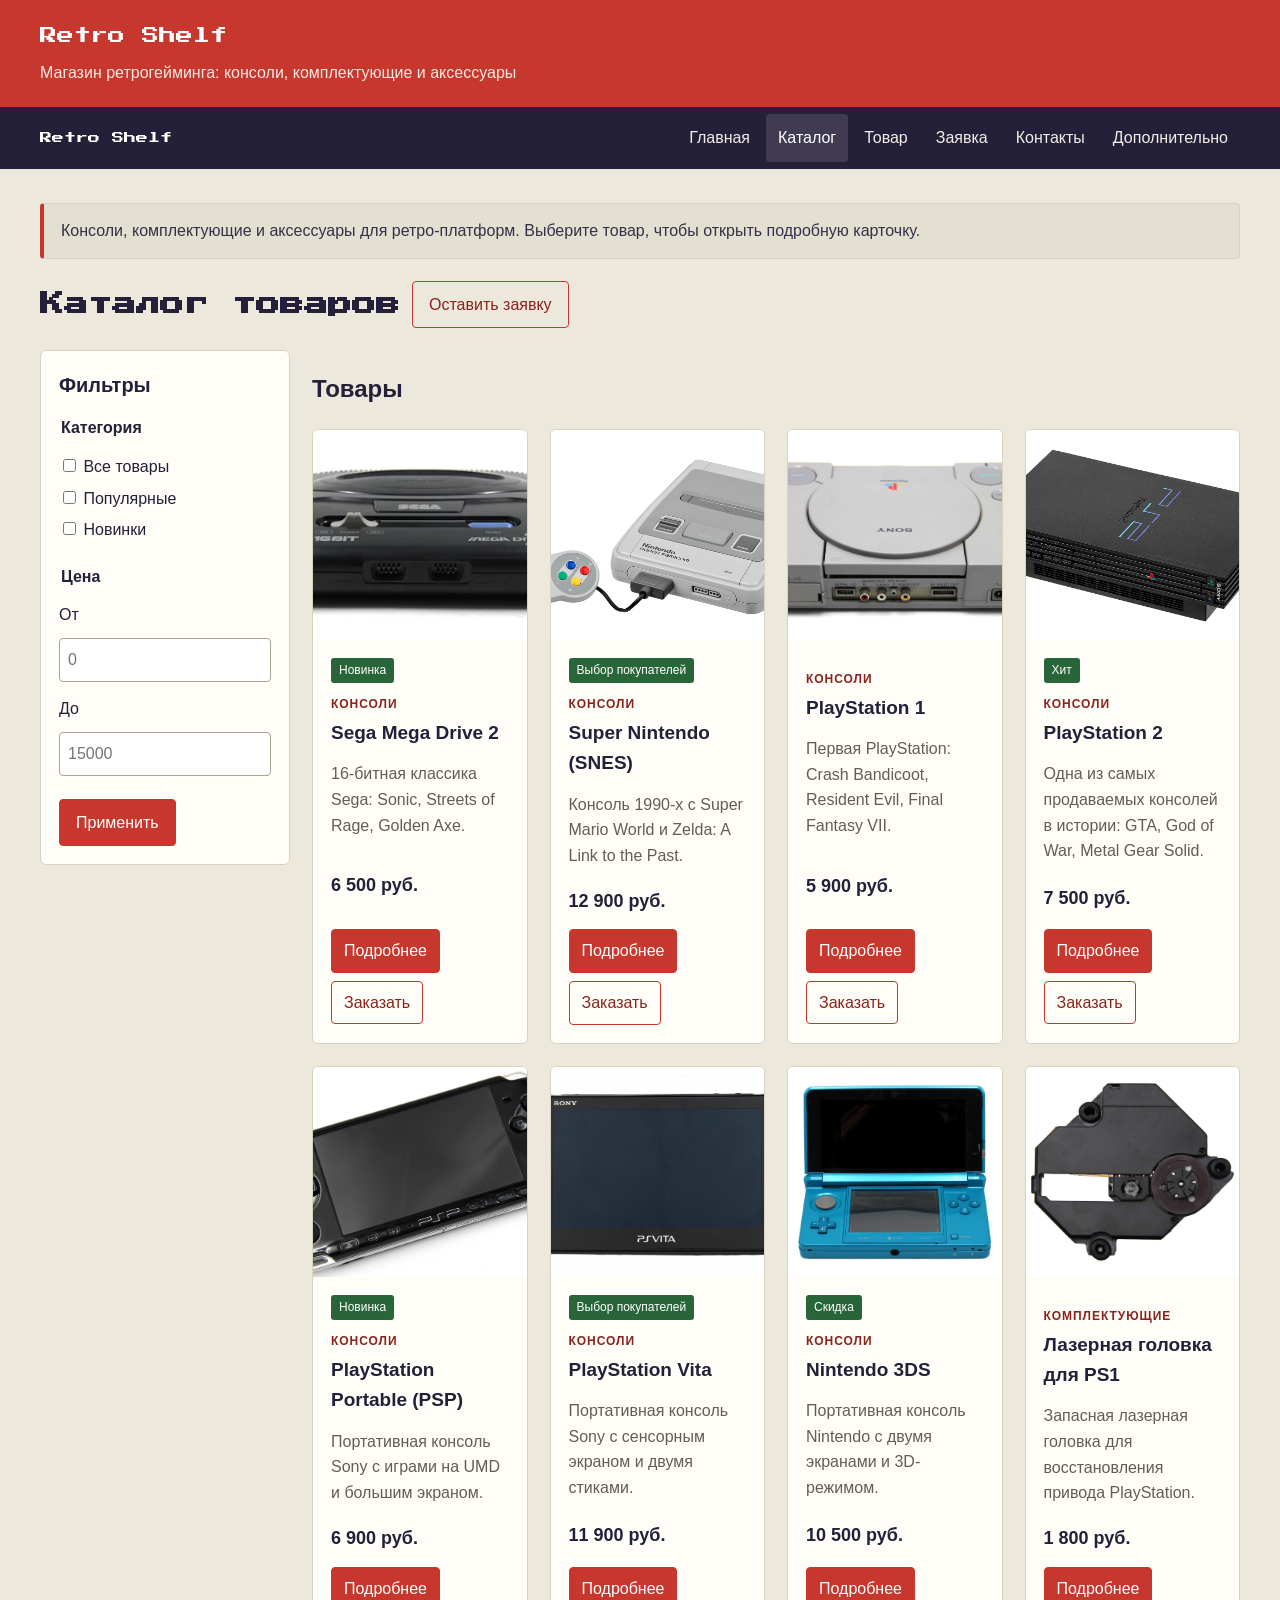
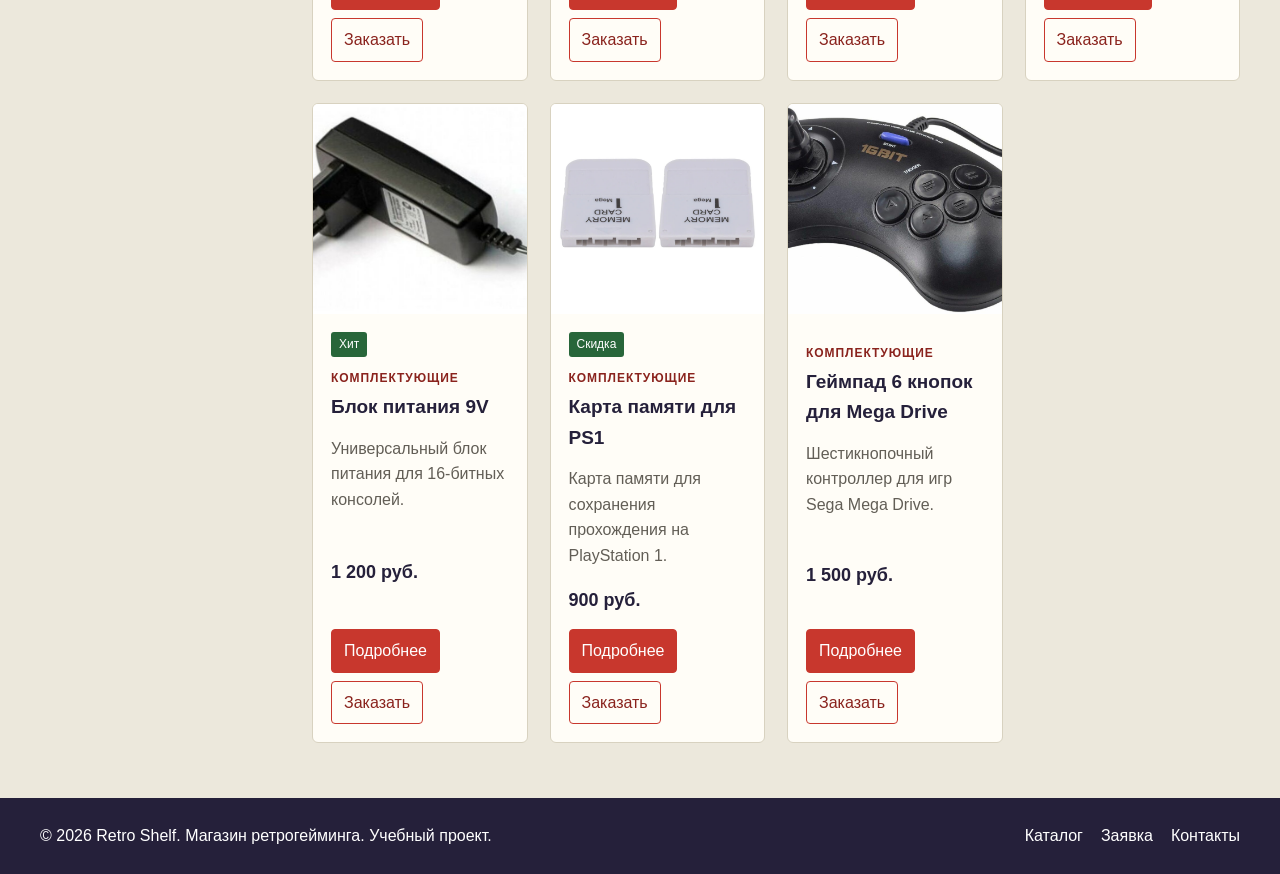
==== catalog.html @ e9cc9f71 "Добавлена основа проекта КР 4" ====
<!DOCTYPE html>
<html lang="ru">
<head>
  <meta charset="UTF-8">
  <meta name="viewport" content="width=device-width, initial-scale=1.0">
  <meta name="description" content="Retro Shelf — магазин ретрогейминга: консоли, комплектующие и аксессуары.">
  <title>Каталог — Retro Shelf</title>
  <link rel="preconnect" href="https://fonts.googleapis.com">
  <link rel="preconnect" href="https://fonts.gstatic.com" crossorigin>
  <link href="https://fonts.googleapis.com/css2?family=Press+Start+2P&display=swap" rel="stylesheet">
  <link rel="stylesheet" href="css/style.css">
  <link rel="stylesheet" href="css/responsive.css">
  <script src="js/main.js" defer></script>
</head>
<body>
  <a class="skip-link" href="#main">Перейти к основному содержимому</a>
  <header class="site-header">
    <div class="site-header__intro wrap">
      <div><a class="site-header__name pixel" href="index.html">Retro Shelf</a><p>Магазин ретрогейминга: консоли, комплектующие и аксессуары</p></div>
      </div>
  </header>
  <nav class="site-nav" aria-label="Основная навигация"><div class="wrap site-nav__inner">
    <a class="site-nav__brand pixel" href="index.html">Retro Shelf</a>
    <button class="site-nav__toggle" type="button" aria-expanded="false" aria-controls="main-menu">Меню</button>
    <ul class="site-nav__list" id="main-menu">        <li><a class="site-nav__link" href="index.html">Главная</a></li>
        <li><a class="site-nav__link site-nav__link--active" href="catalog.html" aria-current="page">Каталог</a></li>
        <li><a class="site-nav__link" href="product.html">Товар</a></li>
        <li><a class="site-nav__link" href="order.html">Заявка</a></li>
        <li><a class="site-nav__link" href="contacts.html">Контакты</a></li>
      <li class="site-nav__more"><a class="site-nav__link" href="catalog.html">Дополнительно</a><ul><li><a href="catalog.html">Все товары</a></li><li><a href="order.html">Оформить заявку</a></li><li><a href="index.html#popular">Популярное</a></li></ul></li>
    </ul>
  </div></nav>
  <main id="main" class="wrap page-main"><p class="notice">Консоли, комплектующие и аксессуары для ретро-платформ. Выберите товар, чтобы открыть подробную карточку.</p><div class="section__heading"><h1 class="pixel">Каталог товаров</h1><a class="button button--outline" href="order.html">Оставить заявку</a></div><div class="catalog-layout">
<aside class="catalog-filters" aria-labelledby="filters-title">
  <h2 id="filters-title">Фильтры</h2>
  <form action="#products" method="get">
    <fieldset><legend>Категория</legend>
      <label><input type="checkbox" name="category" value="all"> Все товары</label>
      <label><input type="checkbox" name="category" value="popular"> Популярные</label>
      <label><input type="checkbox" name="category" value="new"> Новинки</label>
    </fieldset>
    <fieldset><legend>Цена</legend>
      <label for="price-from">От</label><input id="price-from" name="price-from" type="number" min="0" placeholder="0">
      <label for="price-to">До</label><input id="price-to" name="price-to" type="number" min="0" placeholder="15000">
    </fieldset>
    <button class="button" type="submit">Применить</button>
  </form>
</aside>
<section class="catalog-products" id="products" aria-labelledby="products-title">
  <h2 id="products-title">Товары</h2>
  <div class="product-grid product-grid--catalog">
<article class="product-card"><picture>
     <source type="image/webp"
       srcset="images/segamd2-480.webp 480w, images/segamd2-640.webp 640w, images/segamd2-960.webp 960w"
       sizes="(max-width: 639px) 100vw, (max-width: 1023px) 50vw, 25vw">
     <img src="images/segamd2-640.jpg"
       srcset="images/segamd2-480.jpg 480w, images/segamd2-640.jpg 640w, images/segamd2-960.jpg 960w"
       sizes="(max-width: 639px) 100vw, (max-width: 1023px) 50vw, 25vw"
       alt="Sega Mega Drive 2" width="640" height="334" loading="lazy" class="product-card__image">
   </picture><div class="product-card__body"><span class="tag">Новинка</span><p class="product-card__category">Консоли</p><h2>Sega Mega Drive 2</h2><p>16-битная классика Sega: Sonic, Streets of Rage, Golden Axe.</p><strong>6 500 руб.</strong><div class="product-card__actions"><a class="button" href="product.html#mega-drive-2">Подробнее</a><a class="button button--outline" href="order.html?product=mega-drive-2">Заказать</a></div></div></article>
<article class="product-card"><img src="images/supernin.jpg" alt="Super Nintendo (SNES)" width="1600" height="832" loading="lazy" class="product-card__image"><div class="product-card__body"><span class="tag">Выбор покупателей</span><p class="product-card__category">Консоли</p><h2>Super Nintendo (SNES)</h2><p>Консоль 1990-х с Super Mario World и Zelda: A Link to the Past.</p><strong>12 900 руб.</strong><div class="product-card__actions"><a class="button" href="product.html#snes">Подробнее</a><a class="button button--outline" href="order.html?product=snes">Заказать</a></div></div></article>
<article class="product-card"><img src="images/ps1.jpeg" alt="PlayStation 1" width="2000" height="1125" loading="lazy" class="product-card__image"><div class="product-card__body"><p class="product-card__category">Консоли</p><h2>PlayStation 1</h2><p>Первая PlayStation: Crash Bandicoot, Resident Evil, Final Fantasy VII.</p><strong>5 900 руб.</strong><div class="product-card__actions"><a class="button" href="product.html#ps1">Подробнее</a><a class="button button--outline" href="order.html?product=ps1">Заказать</a></div></div></article>
<article class="product-card"><img src="images/ps2.jpg" alt="PlayStation 2" width="1280" height="771" loading="lazy" class="product-card__image"><div class="product-card__body"><span class="tag">Хит</span><p class="product-card__category">Консоли</p><h2>PlayStation 2</h2><p>Одна из самых продаваемых консолей в истории: GTA, God of War, Metal Gear Solid.</p><strong>7 500 руб.</strong><div class="product-card__actions"><a class="button" href="product.html#ps2">Подробнее</a><a class="button button--outline" href="order.html?product=ps2">Заказать</a></div></div></article>
<article class="product-card"><img src="images/psp.jpeg" alt="PlayStation Portable (PSP)" width="2000" height="1118" loading="lazy" class="product-card__image"><div class="product-card__body"><span class="tag">Новинка</span><p class="product-card__category">Консоли</p><h2>PlayStation Portable (PSP)</h2><p>Портативная консоль Sony с играми на UMD и большим экраном.</p><strong>6 900 руб.</strong><div class="product-card__actions"><a class="button" href="product.html#psp">Подробнее</a><a class="button button--outline" href="order.html?product=psp">Заказать</a></div></div></article>
<article class="product-card"><img src="images/psvita.jpeg" alt="PlayStation Vita" width="2000" height="1125" loading="lazy" class="product-card__image"><div class="product-card__body"><span class="tag">Выбор покупателей</span><p class="product-card__category">Консоли</p><h2>PlayStation Vita</h2><p>Портативная консоль Sony с сенсорным экраном и двумя стиками.</p><strong>11 900 руб.</strong><div class="product-card__actions"><a class="button" href="product.html#ps-vita">Подробнее</a><a class="button button--outline" href="order.html?product=ps-vita">Заказать</a></div></div></article>
<article class="product-card"><img src="images/3ds.jpeg" alt="Nintendo 3DS" width="2000" height="1125" loading="lazy" class="product-card__image"><div class="product-card__body"><span class="tag">Скидка</span><p class="product-card__category">Консоли</p><h2>Nintendo 3DS</h2><p>Портативная консоль Nintendo с двумя экранами и 3D-режимом.</p><strong>10 500 руб.</strong><div class="product-card__actions"><a class="button" href="product.html#nintendo-3ds">Подробнее</a><a class="button button--outline" href="order.html?product=nintendo-3ds">Заказать</a></div></div></article>
<article class="product-card"><img src="images/laser.jpeg" alt="Лазерная головка для PS1" width="2000" height="1125" loading="lazy" class="product-card__image"><div class="product-card__body"><p class="product-card__category">Комплектующие</p><h2>Лазерная головка для PS1</h2><p>Запасная лазерная головка для восстановления привода PlayStation.</p><strong>1 800 руб.</strong><div class="product-card__actions"><a class="button" href="product.html#ps1-laser">Подробнее</a><a class="button button--outline" href="order.html?product=ps1-laser">Заказать</a></div></div></article>
<article class="product-card"><img src="images/9v.jpeg" alt="Блок питания 9V" width="820" height="484" loading="lazy" class="product-card__image"><div class="product-card__body"><span class="tag">Хит</span><p class="product-card__category">Комплектующие</p><h2>Блок питания 9V</h2><p>Универсальный блок питания для 16-битных консолей.</p><strong>1 200 руб.</strong><div class="product-card__actions"><a class="button" href="product.html#psu-9v">Подробнее</a><a class="button button--outline" href="order.html?product=psu-9v">Заказать</a></div></div></article>
<article class="product-card"><img src="images/storage.jpeg" alt="Карта памяти для PS1" width="1601" height="1601" loading="lazy" class="product-card__image"><div class="product-card__body"><span class="tag">Скидка</span><p class="product-card__category">Комплектующие</p><h2>Карта памяти для PS1</h2><p>Карта памяти для сохранения прохождения на PlayStation 1.</p><strong>900 руб.</strong><div class="product-card__actions"><a class="button" href="product.html#ps1-memory-card">Подробнее</a><a class="button button--outline" href="order.html?product=ps1-memory-card">Заказать</a></div></div></article>
<article class="product-card"><img src="images/gamepad.jpeg" alt="Геймпад 6 кнопок для Mega Drive" width="1280" height="741" loading="lazy" class="product-card__image"><div class="product-card__body"><p class="product-card__category">Комплектующие</p><h2>Геймпад 6 кнопок для Mega Drive</h2><p>Шестикнопочный контроллер для игр Sega Mega Drive.</p><strong>1 500 руб.</strong><div class="product-card__actions"><a class="button" href="product.html#md-pad">Подробнее</a><a class="button button--outline" href="order.html?product=md-pad">Заказать</a></div></div></article>
</div></section></div></main>
  <footer class="site-footer"><div class="wrap site-footer__inner">
    <p>© 2026 Retro Shelf. Магазин ретрогейминга. Учебный проект.</p>
    <div><a href="catalog.html">Каталог</a><a href="order.html">Заявка</a><a href="contacts.html">Контакты</a></div>
  </div></footer>
</body>
</html>
---- css/style.css ----
/* Основные цвета сайта */
:root {
  --red: #c8372d;
  --red-dark: #8a231d;
  --ink: #25203a;
  --paper: #ece8dc;
  --white: #fffdf7;
  --muted: #625e56;
  --border: #d8d2c0;
  --wrap: 1120px;
}

/* Общие стили */
* {
  box-sizing: border-box;
}

html {
  scroll-behavior: smooth;
}

body {
  margin: 0;
  color: var(--ink);
  background: var(--paper);
  font: 16px/1.6 Arial, sans-serif;
}

a {
  color: var(--red-dark);
}

a:hover {
  color: var(--red);
}

img {
  display: block;
  max-width: 100%;
}

.wrap {
  width: min(var(--wrap), calc(100% - 28px));
  margin-inline: auto;
}

.pixel {
  font-family: "Press Start 2P", "Courier New", monospace;
  line-height: 1.7;
}

/* Шапка и меню */
.site-header {
  padding: 22px 0;
  color: var(--white);
  background: var(--red);
}

.site-header__intro {
  display: flex;
  align-items: center;
  justify-content: space-between;
  gap: 24px;
}

.site-header__name {
  color: white;
  font-size: 17px;
  text-decoration: none;
}

.site-header p {
  margin: 8px 0 0;
  opacity: .9;
}

.site-nav {
  color: white;
  background: var(--ink);
}

.site-nav__inner {
  display: flex;
  align-items: center;
  flex-wrap: wrap;
  min-height: 62px;
  gap: 12px;
  padding-block: 10px;
}

.site-nav__brand {
  color: white;
  font-size: 12px;
  text-decoration: none;
}

.site-nav__toggle {
  display: block;
  padding: 7px 11px;
  margin-left: auto;
  color: white;
  background: transparent;
  border: 1px solid #ffffff80;
  border-radius: 4px;
  font: inherit;
  cursor: pointer;
}

.site-nav__list {
  display: none;
  flex-basis: 100%;
  flex-direction: column;
  gap: 4px;
  padding: 0;
  margin: 0;
  list-style: none;
}

.site-nav__list.is-open {
  display: flex;
}

.site-nav__link {
  display: block;
  padding: 11px 12px;
  color: #f2eee4;
  text-decoration: none;
  border-radius: 4px;
}

.site-nav__link:hover,
.site-nav__link--active {
  color: white;
  background: #403a53;
}

.site-nav__more ul {
  display: none;
  position: absolute;
  z-index: 4;
  top: 100%;
  right: 0;
  min-width: 180px;
  padding: 7px;
  margin: 0;
  list-style: none;
  background: white;
  border: 1px solid var(--border);
  border-radius: 5px;
  box-shadow: 0 8px 24px #17132324;
}

.site-nav__more:focus-within ul {
  display: block;
}

.site-nav__more ul a {
  display: block;
  padding: 7px 9px;
  text-decoration: none;
}

/* Главная страница */
.hero {
  display: grid;
  gap: 24px;
  align-items: center;
  padding-block: 42px;
}

.hero h1 {
  max-width: 670px;
  margin: 8px 0 18px;
  font-size: clamp(22px, 7vw, 32px);
}

.hero p:not(.eyebrow) {
  max-width: 600px;
  color: var(--muted);
  font-size: 18px;
}

.eyebrow,
.product-card__category {
  color: var(--red-dark);
  font-size: 12px;
  font-weight: 700;
  letter-spacing: .08em;
  text-transform: uppercase;
}

.button {
  display: inline-block;
  padding: 10px 16px;
  color: white;
  background: var(--red);
  border: 1px solid var(--red);
  border-radius: 4px;
  font: inherit;
  text-align: center;
  text-decoration: none;
  cursor: pointer;
}

.button:hover {
  color: white;
  background: var(--red-dark);
  border-color: var(--red-dark);
}

.button--outline {
  color: var(--red-dark);
  background: transparent;
}

.button--outline:hover {
  color: white;
  background: var(--red);
}

.section {
  padding-block: 24px 38px;
}

.section__title,
.page-main h1 {
  margin: 0 0 22px;
  font-size: 24px;
}

.section__heading {
  display: flex;
  align-items: flex-start;
  flex-direction: column;
  gap: 12px;
  margin-bottom: 22px;
}

.section__heading .section__title,
.section__heading h1 {
  margin: 0;
}

.text-link {
  font-weight: 700;
  text-decoration: none;
}

/* Карусель */
.carousel {
  position: relative;
  overflow: hidden;
  background: white;
  border: 1px solid var(--border);
  border-radius: 8px;
  box-shadow: 0 8px 25px #25203a20;
}

.carousel__slides {
  position: relative;
}

.carousel__slide {
  display: none;
  color: var(--ink);
  background: white;
}

.carousel__slide.is-active {
  display: grid;
  grid-template-columns: 1fr;
  animation: appear .35s ease;
}

.carousel__slide > img {
  width: 100%;
  height: 230px;
  object-fit: contain;
  background: white;
}

.carousel__caption {
  display: flex;
  align-items: flex-start;
  justify-content: center;
  flex-direction: column;
  padding: 20px 28px;
  background: white;
}

.carousel__caption h2 {
  margin: 10px 0 4px;
  font-size: clamp(20px, 5vw, 30px);
}

.carousel__caption p {
  color: var(--muted);
}

.carousel__arrow {
  position: absolute;
  z-index: 2;
  top: 25%;
  width: 40px;
  height: 40px;
  color: white;
  background: var(--red);
  border: 1px solid var(--red-dark);
  border-radius: 50%;
  font-size: 28px;
  line-height: 1;
  cursor: pointer;
}

.carousel__arrow--prev {
  left: 12px;
}

.carousel__arrow--next {
  right: 12px;
}

.carousel__dots {
  display: flex;
  justify-content: center;
  gap: 9px;
  padding: 0 0 15px;
  background: white;
}

.carousel__dot {
  width: 9px;
  height: 9px;
  padding: 0;
  background: #8b867c;
  border: 0;
  border-radius: 50%;
  cursor: pointer;
}

.carousel__dot.is-active {
  width: 24px;
  background: var(--red);
  border-radius: 9px;
}

@keyframes appear {
  from { opacity: .5; }
  to { opacity: 1; }
}

/* Карточки */
.feature-grid,
.product-grid {
  display: grid;
  grid-template-columns: 1fr;
  gap: 18px;
}

.feature {
  min-width: 0;
  padding: 22px;
  background: var(--white);
  border: 1px solid var(--border);
  border-radius: 6px;
}

.feature h2,
.feature h3 {
  margin: 7px 0;
  font-size: 19px;
}

.feature p {
  margin-bottom: 0;
  color: var(--muted);
}

.feature__number {
  color: var(--red-dark);
  font: 12px "Press Start 2P", monospace;
}

.product-card {
  display: flex;
  min-width: 0;
  overflow: hidden;
  flex-direction: column;
  background: var(--white);
  border: 1px solid var(--border);
  border-radius: 6px;
  transition: transform .2s ease, box-shadow .2s ease;
}

.product-card:hover {
  transform: translateY(-3px);
  box-shadow: 0 8px 20px #25203a18;
}

.product-card > img,
.product-card > picture > img {
  width: 100%;
  height: 210px;
  object-fit: cover;
  background: #ded9ca;
}

.product-card__body {
  display: flex;
  align-items: flex-start;
  flex: 1;
  flex-direction: column;
  padding: 18px;
}

.product-card__body h2,
.product-card__body h3 {
  overflow-wrap: anywhere;
  margin: 4px 0 8px;
  font-size: 19px;
}

.product-card__body > p:not(.product-card__category) {
  overflow-wrap: anywhere;
  margin: 5px 0 14px;
  color: var(--muted);
}

.product-card__body strong {
  margin-top: auto;
  padding: 4px 0 14px;
  font-size: 18px;
}

.product-card__category {
  margin: 12px 0 0;
}

.tag {
  display: inline-block;
  padding: 3px 8px;
  color: white;
  background: #28663a;
  border-radius: 3px;
  font-size: 12px;
}

.product-card__actions {
  display: flex;
  flex-wrap: wrap;
  gap: 8px;
  margin-top: auto;
}

.product-card__actions .button {
  padding: 8px 12px;
}

/* Каталог */
.page-main {
  padding-block: 34px 55px;
}

.notice {
  padding: 14px 17px;
  margin: 0 0 22px;
  color: #343048;
  background: #e3dfd1;
  border: 1px solid var(--border);
  border-left: 4px solid var(--red);
  border-radius: 4px;
}

.catalog-layout {
  display: grid;
  gap: 22px;
}

.catalog-filters {
  order: -1;
  padding: 18px;
  background: var(--white);
  border: 1px solid var(--border);
  border-radius: 6px;
}

.catalog-filters h2 {
  margin: 0 0 14px;
  font-size: 20px;
}

.catalog-filters fieldset {
  padding: 0;
  margin: 0 0 15px;
  border: 0;
}

.catalog-filters legend {
  margin-bottom: 7px;
  font-weight: 700;
}

.catalog-filters label {
  display: block;
  margin: 6px 0;
}

.catalog-filters input[type="number"] {
  width: 100%;
  min-height: 44px;
  padding: 8px;
  margin: 4px 0 8px;
  border: 1px solid #aaa497;
  border-radius: 4px;
  font: inherit;
}

/* Карточка товара и таблица */
.breadcrumbs {
  margin-bottom: 20px;
  color: var(--muted);
  font-size: 14px;
}

.breadcrumbs a {
  text-decoration: none;
}

.product-view {
  display: none;
  padding: 15px 0 40px;
}

.product-view:target {
  display: block;
}

.page-main:not(:has(.product-view:target)) .product-view:first-of-type {
  display: block;
}

.product-details {
  display: grid;
  grid-template-columns: 1fr;
  gap: 20px;
  align-items: center;
}

.product-details > img {
  width: 100%;
  max-height: 340px;
  object-fit: contain;
  background: white;
  border: 1px solid var(--border);
  border-radius: 6px;
}

.product-details__info h2 {
  margin: 10px 0;
  font-size: 30px;
}

.product-details__info > p:not(.product-card__category) {
  color: var(--muted);
  font-size: 18px;
}

.product-details__price {
  display: block;
  margin: 18px 0;
  font-size: 28px;
}

.product-view > h2 {
  margin: 32px 0 12px;
}

.table-wrapper {
  width: 100%;
  overflow-x: auto;
  -webkit-overflow-scrolling: touch;
}

.product-table {
  width: 100%;
  min-width: 520px;
  border-collapse: collapse;
  background: var(--white);
}

.product-table caption {
  padding: 10px;
  font-weight: 700;
  text-align: left;
}

.product-table th,
.product-table td {
  padding: 11px 14px;
  border: 1px solid var(--border);
  text-align: left;
}

.product-table th {
  width: 35%;
  background: #e5e0d2;
}

/* Форма заявки */
.form-card {
  max-width: 820px;
  padding: 18px;
  margin: 0 auto;
  background: var(--white);
  border: 1px solid var(--border);
  border-radius: 7px;
  box-shadow: 0 5px 20px #25203a12;
}

.form-card h1 {
  padding: 14px 18px;
  margin: -18px -18px 18px;
  color: white;
  background: var(--red);
  font-size: 16px;
}

.form-note {
  margin: 0 0 18px;
  color: var(--muted);
}

.form-grid {
  display: grid;
  grid-template-columns: 1fr;
  gap: 16px;
}

.order-form label {
  display: flex;
  flex-direction: column;
  gap: 6px;
  font-weight: 700;
}

.order-form input:not([type="checkbox"]),
.order-form select,
.order-form textarea {
  width: 100%;
  min-height: 44px;
  padding: 10px 11px;
  color: var(--ink);
  background: white;
  border: 1px solid #817b70;
  border-radius: 4px;
  font: inherit;
}

.order-form textarea {
  min-height: 120px;
  resize: vertical;
}

.order-form input:focus,
.order-form select:focus,
.order-form textarea:focus {
  border-color: var(--red-dark);
}

.form-check {
  display: flex !important;
  align-items: center;
  flex-direction: row !important;
  font-weight: 400 !important;
}

.form-check input {
  width: 18px;
  height: 18px;
  accent-color: var(--red);
}

.form-actions {
  display: flex;
  flex-wrap: wrap;
  gap: 10px;
}

.form-success {
  padding: 12px;
  color: #245d30;
  background: #e5f4e8;
  border-radius: 4px;
}

/* Контакты и подвал */
.contact-grid {
  margin-top: 25px;
}

.contact-list {
  padding-left: 20px;
}

.contact-list li {
  margin: 9px 0;
}

.site-footer {
  padding: 25px 0;
  color: white;
  background: var(--ink);
}

.site-footer__inner {
  display: flex;
  flex-direction: column;
  gap: 16px;
}

.site-footer p {
  margin: 0;
}

.site-footer__inner div {
  display: flex;
  flex-wrap: wrap;
  gap: 18px;
}

.site-footer a {
  color: white;
  text-decoration: none;
}

.site-footer a:hover {
  text-decoration: underline;
}

/* Переход к основному содержимому и видимый фокус */
.skip-link {
  position: absolute;
  top: -100px;
  left: 16px;
  z-index: 1000;
  padding: 8px 12px;
  color: white;
  background: #111;
  border-radius: 4px;
  text-decoration: none;
}

.skip-link:focus {
  top: 16px;
}

:focus-visible {
  outline: 3px solid #005fcc;
  outline-offset: 3px;
}

@media (prefers-reduced-motion: reduce) {
  *,
  *::before,
  *::after {
    scroll-behavior: auto;
    animation-duration: .01ms;
    transition-duration: .01ms;
  }
}

.carousel__controls {
  position: relative;
  padding-bottom: 14px;
  background: white;
}

.carousel__pause {
  display: block;
  padding: 4px 9px;
  margin: 0 auto 10px;
  color: var(--red-dark);
  background: white;
  border: 1px solid var(--red-dark);
  border-radius: 4px;
  font: inherit;
  font-size: 14px;
  cursor: pointer;
}

.carousel__dots {
  padding-bottom: 0;
}
---- css/responsive.css ----
*,
*::before,
*::after {
  box-sizing: border-box;
}

html {
  scroll-behavior: smooth;
}

img,
video {
  max-width: 100%;
  height: auto;
}

body {
  overflow-x: hidden;
}

.wrap {
  width: min(100% - 32px, 1200px);
  margin-inline: auto;
}

.section {
  padding-block: clamp(24px, 5vw, 64px);
}

@media (min-width: 640px) {
  .product-grid,
  .feature-grid {
    grid-template-columns: repeat(2, minmax(0, 1fr));
    gap: 20px;
  }

  .section__heading {
    align-items: center;
    flex-direction: row;
  }
}

@media (min-width: 768px) {
  .site-nav__inner {
    flex-wrap: nowrap;
    padding-block: 0;
  }

  .site-nav__toggle {
    display: none;
  }

  .site-nav__list {
    display: flex;
    flex-basis: auto;
    align-items: center;
    flex-direction: row;
    flex-wrap: wrap;
    gap: 4px;
    margin-left: auto;
  }

  .site-nav__more {
    position: relative;
  }

  .site-nav__more:hover ul,
  .site-nav__more:focus-within ul {
    display: block;
  }

  .hero {
    padding-block: 52px;
  }

  .carousel__slide.is-active {
    grid-template-columns: minmax(0, 1fr) minmax(0, 1fr);
  }

  .carousel__slide > img {
    height: 330px;
  }

  .carousel__caption {
    padding: 28px clamp(22px, 5vw, 60px);
  }

  .carousel__arrow {
    top: 44%;
  }

  .product-details {
    grid-template-columns: minmax(0, 1fr) minmax(0, 1fr);
    gap: 32px;
  }

  .product-details > img {
    max-height: 420px;
  }

  .form-card {
    padding: 24px;
  }

  .form-card h1 {
    margin: -24px -24px 20px;
  }

  .form-grid {
    grid-template-columns: repeat(2, minmax(0, 1fr));
  }

  .form-grid__wide {
    grid-column: 1 / -1;
  }

  .contact-grid {
    grid-template-columns: repeat(2, minmax(0, 1fr));
  }

  .site-footer__inner {
    align-items: center;
    justify-content: space-between;
    flex-direction: row;
  }
}

@media (min-width: 1024px) {
  .product-grid {
    grid-template-columns: repeat(3, minmax(0, 1fr));
    gap: 22px;
  }

  .catalog-layout {
    grid-template-columns: 250px minmax(0, 1fr);
    align-items: start;
  }

  .catalog-filters {
    position: sticky;
    top: 20px;
    order: 0;
  }
}

@media (min-width: 1280px) {
  .product-grid--catalog {
    grid-template-columns: repeat(4, minmax(0, 1fr));
  }
}
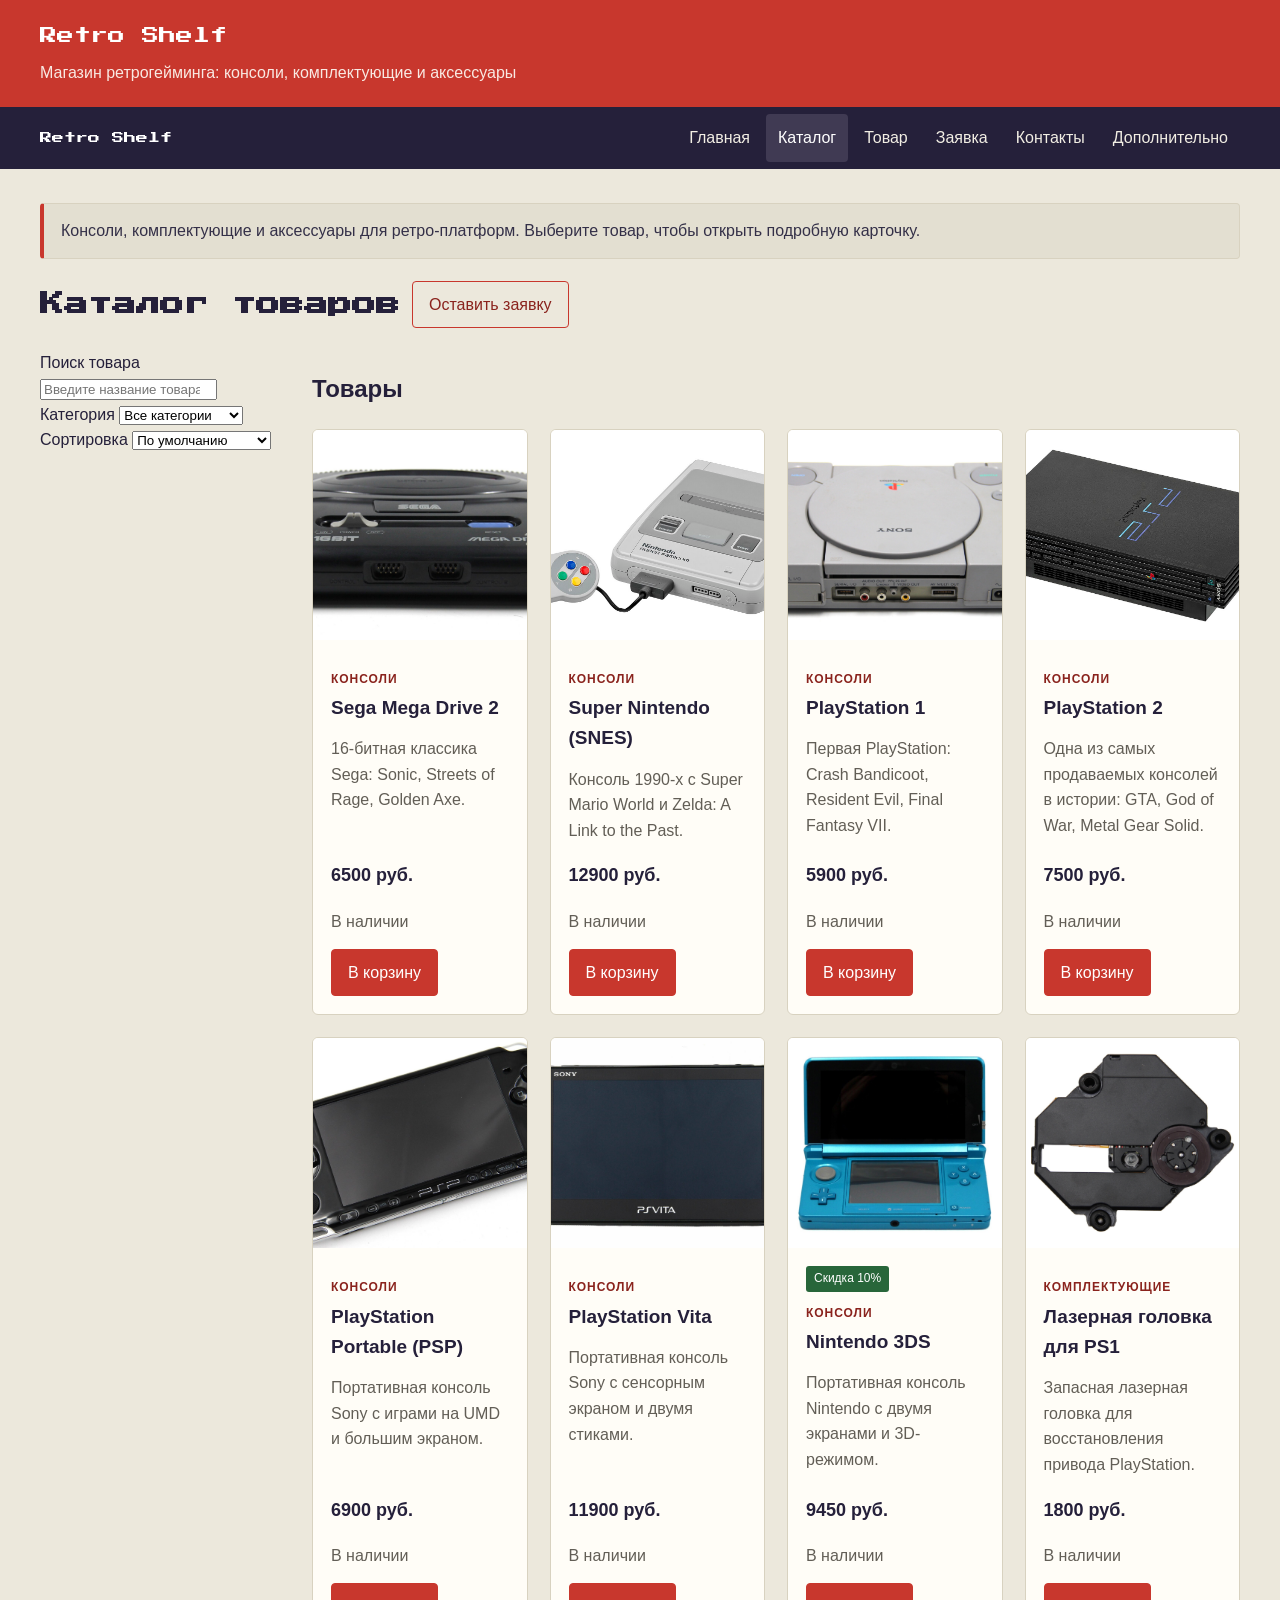
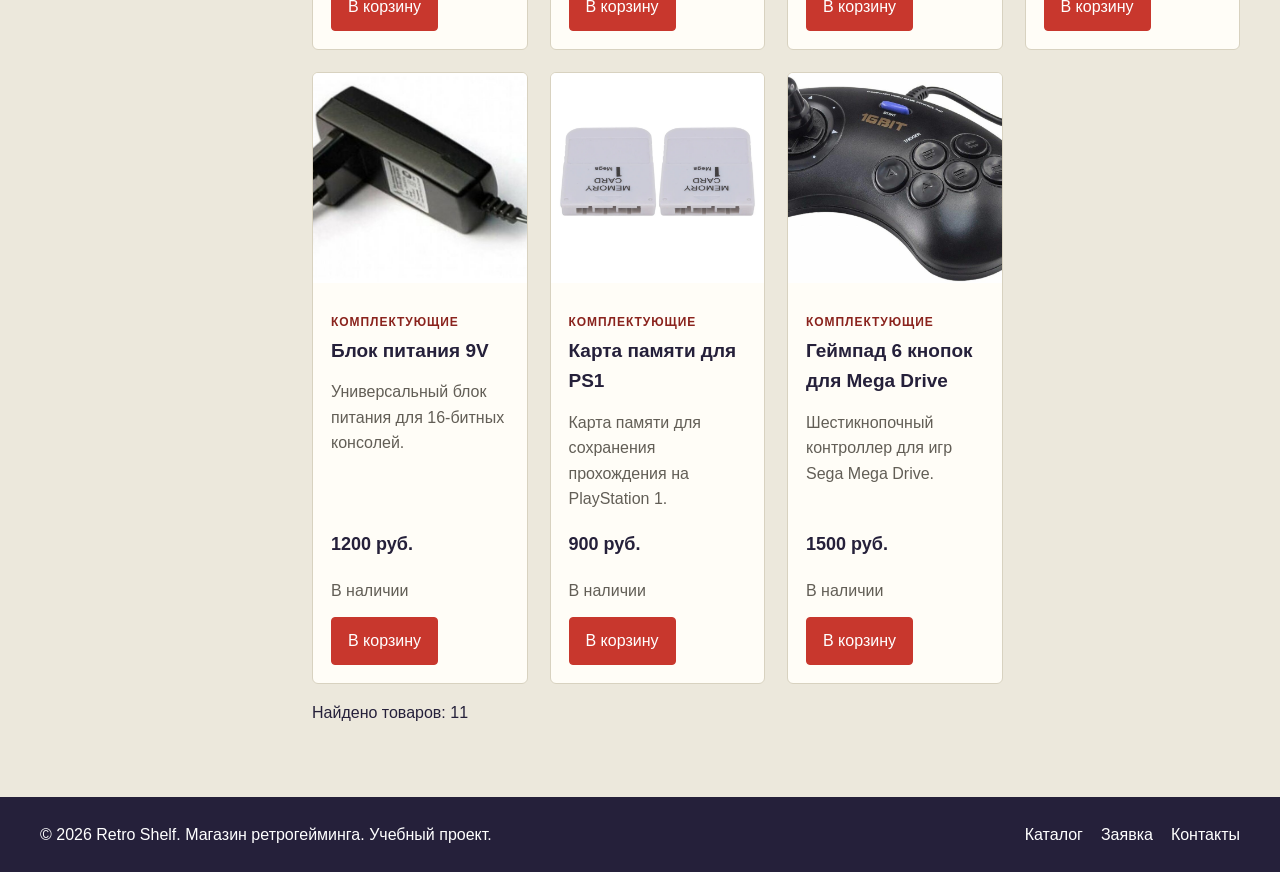
==== commit c060f28c: "feat: add catalog DOM rendering and form validation" ====
--- a/catalog.html
+++ b/catalog.html
@@ -5,73 +5,119 @@
   <meta name="viewport" content="width=device-width, initial-scale=1.0">
   <meta name="description" content="Retro Shelf — магазин ретрогейминга: консоли, комплектующие и аксессуары.">
   <title>Каталог — Retro Shelf</title>
+
   <link rel="preconnect" href="https://fonts.googleapis.com">
   <link rel="preconnect" href="https://fonts.gstatic.com" crossorigin>
   <link href="https://fonts.googleapis.com/css2?family=Press+Start+2P&display=swap" rel="stylesheet">
   <link rel="stylesheet" href="css/style.css">
   <link rel="stylesheet" href="css/responsive.css">
+
+  <script src="js/data.js" defer></script>
   <script src="js/main.js" defer></script>
+  <script src="js/catalog.js" defer></script>
 </head>
 <body>
   <a class="skip-link" href="#main">Перейти к основному содержимому</a>
+
   <header class="site-header">
     <div class="site-header__intro wrap">
-      <div><a class="site-header__name pixel" href="index.html">Retro Shelf</a><p>Магазин ретрогейминга: консоли, комплектующие и аксессуары</p></div>
+      <div>
+        <a class="site-header__name pixel" href="index.html">Retro Shelf</a>
+        <p>Магазин ретрогейминга: консоли, комплектующие и аксессуары</p>
       </div>
+    </div>
   </header>
-  <nav class="site-nav" aria-label="Основная навигация"><div class="wrap site-nav__inner">
-    <a class="site-nav__brand pixel" href="index.html">Retro Shelf</a>
-    <button class="site-nav__toggle" type="button" aria-expanded="false" aria-controls="main-menu">Меню</button>
-    <ul class="site-nav__list" id="main-menu">        <li><a class="site-nav__link" href="index.html">Главная</a></li>
+
+  <nav class="site-nav" aria-label="Основная навигация">
+    <div class="wrap site-nav__inner">
+      <a class="site-nav__brand pixel" href="index.html">Retro Shelf</a>
+
+      <button class="site-nav__toggle" type="button" aria-expanded="false" aria-controls="main-menu">
+        Меню
+      </button>
+
+      <ul class="site-nav__list" id="main-menu">
+        <li><a class="site-nav__link" href="index.html">Главная</a></li>
         <li><a class="site-nav__link site-nav__link--active" href="catalog.html" aria-current="page">Каталог</a></li>
         <li><a class="site-nav__link" href="product.html">Товар</a></li>
         <li><a class="site-nav__link" href="order.html">Заявка</a></li>
         <li><a class="site-nav__link" href="contacts.html">Контакты</a></li>
-      <li class="site-nav__more"><a class="site-nav__link" href="catalog.html">Дополнительно</a><ul><li><a href="catalog.html">Все товары</a></li><li><a href="order.html">Оформить заявку</a></li><li><a href="index.html#popular">Популярное</a></li></ul></li>
-    </ul>
-  </div></nav>
-  <main id="main" class="wrap page-main"><p class="notice">Консоли, комплектующие и аксессуары для ретро-платформ. Выберите товар, чтобы открыть подробную карточку.</p><div class="section__heading"><h1 class="pixel">Каталог товаров</h1><a class="button button--outline" href="order.html">Оставить заявку</a></div><div class="catalog-layout">
-<aside class="catalog-filters" aria-labelledby="filters-title">
-  <h2 id="filters-title">Фильтры</h2>
-  <form action="#products" method="get">
-    <fieldset><legend>Категория</legend>
-      <label><input type="checkbox" name="category" value="all"> Все товары</label>
-      <label><input type="checkbox" name="category" value="popular"> Популярные</label>
-      <label><input type="checkbox" name="category" value="new"> Новинки</label>
-    </fieldset>
-    <fieldset><legend>Цена</legend>
-      <label for="price-from">От</label><input id="price-from" name="price-from" type="number" min="0" placeholder="0">
-      <label for="price-to">До</label><input id="price-to" name="price-to" type="number" min="0" placeholder="15000">
-    </fieldset>
-    <button class="button" type="submit">Применить</button>
-  </form>
-</aside>
-<section class="catalog-products" id="products" aria-labelledby="products-title">
-  <h2 id="products-title">Товары</h2>
-  <div class="product-grid product-grid--catalog">
-<article class="product-card"><picture>
-     <source type="image/webp"
-       srcset="images/segamd2-480.webp 480w, images/segamd2-640.webp 640w, images/segamd2-960.webp 960w"
-       sizes="(max-width: 639px) 100vw, (max-width: 1023px) 50vw, 25vw">
-     <img src="images/segamd2-640.jpg"
-       srcset="images/segamd2-480.jpg 480w, images/segamd2-640.jpg 640w, images/segamd2-960.jpg 960w"
-       sizes="(max-width: 639px) 100vw, (max-width: 1023px) 50vw, 25vw"
-       alt="Sega Mega Drive 2" width="640" height="334" loading="lazy" class="product-card__image">
-   </picture><div class="product-card__body"><span class="tag">Новинка</span><p class="product-card__category">Консоли</p><h2>Sega Mega Drive 2</h2><p>16-битная классика Sega: Sonic, Streets of Rage, Golden Axe.</p><strong>6 500 руб.</strong><div class="product-card__actions"><a class="button" href="product.html#mega-drive-2">Подробнее</a><a class="button button--outline" href="order.html?product=mega-drive-2">Заказать</a></div></div></article>
-<article class="product-card"><img src="images/supernin.jpg" alt="Super Nintendo (SNES)" width="1600" height="832" loading="lazy" class="product-card__image"><div class="product-card__body"><span class="tag">Выбор покупателей</span><p class="product-card__category">Консоли</p><h2>Super Nintendo (SNES)</h2><p>Консоль 1990-х с Super Mario World и Zelda: A Link to the Past.</p><strong>12 900 руб.</strong><div class="product-card__actions"><a class="button" href="product.html#snes">Подробнее</a><a class="button button--outline" href="order.html?product=snes">Заказать</a></div></div></article>
-<article class="product-card"><img src="images/ps1.jpeg" alt="PlayStation 1" width="2000" height="1125" loading="lazy" class="product-card__image"><div class="product-card__body"><p class="product-card__category">Консоли</p><h2>PlayStation 1</h2><p>Первая PlayStation: Crash Bandicoot, Resident Evil, Final Fantasy VII.</p><strong>5 900 руб.</strong><div class="product-card__actions"><a class="button" href="product.html#ps1">Подробнее</a><a class="button button--outline" href="order.html?product=ps1">Заказать</a></div></div></article>
-<article class="product-card"><img src="images/ps2.jpg" alt="PlayStation 2" width="1280" height="771" loading="lazy" class="product-card__image"><div class="product-card__body"><span class="tag">Хит</span><p class="product-card__category">Консоли</p><h2>PlayStation 2</h2><p>Одна из самых продаваемых консолей в истории: GTA, God of War, Metal Gear Solid.</p><strong>7 500 руб.</strong><div class="product-card__actions"><a class="button" href="product.html#ps2">Подробнее</a><a class="button button--outline" href="order.html?product=ps2">Заказать</a></div></div></article>
-<article class="product-card"><img src="images/psp.jpeg" alt="PlayStation Portable (PSP)" width="2000" height="1118" loading="lazy" class="product-card__image"><div class="product-card__body"><span class="tag">Новинка</span><p class="product-card__category">Консоли</p><h2>PlayStation Portable (PSP)</h2><p>Портативная консоль Sony с играми на UMD и большим экраном.</p><strong>6 900 руб.</strong><div class="product-card__actions"><a class="button" href="product.html#psp">Подробнее</a><a class="button button--outline" href="order.html?product=psp">Заказать</a></div></div></article>
-<article class="product-card"><img src="images/psvita.jpeg" alt="PlayStation Vita" width="2000" height="1125" loading="lazy" class="product-card__image"><div class="product-card__body"><span class="tag">Выбор покупателей</span><p class="product-card__category">Консоли</p><h2>PlayStation Vita</h2><p>Портативная консоль Sony с сенсорным экраном и двумя стиками.</p><strong>11 900 руб.</strong><div class="product-card__actions"><a class="button" href="product.html#ps-vita">Подробнее</a><a class="button button--outline" href="order.html?product=ps-vita">Заказать</a></div></div></article>
-<article class="product-card"><img src="images/3ds.jpeg" alt="Nintendo 3DS" width="2000" height="1125" loading="lazy" class="product-card__image"><div class="product-card__body"><span class="tag">Скидка</span><p class="product-card__category">Консоли</p><h2>Nintendo 3DS</h2><p>Портативная консоль Nintendo с двумя экранами и 3D-режимом.</p><strong>10 500 руб.</strong><div class="product-card__actions"><a class="button" href="product.html#nintendo-3ds">Подробнее</a><a class="button button--outline" href="order.html?product=nintendo-3ds">Заказать</a></div></div></article>
-<article class="product-card"><img src="images/laser.jpeg" alt="Лазерная головка для PS1" width="2000" height="1125" loading="lazy" class="product-card__image"><div class="product-card__body"><p class="product-card__category">Комплектующие</p><h2>Лазерная головка для PS1</h2><p>Запасная лазерная головка для восстановления привода PlayStation.</p><strong>1 800 руб.</strong><div class="product-card__actions"><a class="button" href="product.html#ps1-laser">Подробнее</a><a class="button button--outline" href="order.html?product=ps1-laser">Заказать</a></div></div></article>
-<article class="product-card"><img src="images/9v.jpeg" alt="Блок питания 9V" width="820" height="484" loading="lazy" class="product-card__image"><div class="product-card__body"><span class="tag">Хит</span><p class="product-card__category">Комплектующие</p><h2>Блок питания 9V</h2><p>Универсальный блок питания для 16-битных консолей.</p><strong>1 200 руб.</strong><div class="product-card__actions"><a class="button" href="product.html#psu-9v">Подробнее</a><a class="button button--outline" href="order.html?product=psu-9v">Заказать</a></div></div></article>
-<article class="product-card"><img src="images/storage.jpeg" alt="Карта памяти для PS1" width="1601" height="1601" loading="lazy" class="product-card__image"><div class="product-card__body"><span class="tag">Скидка</span><p class="product-card__category">Комплектующие</p><h2>Карта памяти для PS1</h2><p>Карта памяти для сохранения прохождения на PlayStation 1.</p><strong>900 руб.</strong><div class="product-card__actions"><a class="button" href="product.html#ps1-memory-card">Подробнее</a><a class="button button--outline" href="order.html?product=ps1-memory-card">Заказать</a></div></div></article>
-<article class="product-card"><img src="images/gamepad.jpeg" alt="Геймпад 6 кнопок для Mega Drive" width="1280" height="741" loading="lazy" class="product-card__image"><div class="product-card__body"><p class="product-card__category">Комплектующие</p><h2>Геймпад 6 кнопок для Mega Drive</h2><p>Шестикнопочный контроллер для игр Sega Mega Drive.</p><strong>1 500 руб.</strong><div class="product-card__actions"><a class="button" href="product.html#md-pad">Подробнее</a><a class="button button--outline" href="order.html?product=md-pad">Заказать</a></div></div></article>
-</div></section></div></main>
-  <footer class="site-footer"><div class="wrap site-footer__inner">
-    <p>© 2026 Retro Shelf. Магазин ретрогейминга. Учебный проект.</p>
-    <div><a href="catalog.html">Каталог</a><a href="order.html">Заявка</a><a href="contacts.html">Контакты</a></div>
-  </div></footer>
+        <li class="site-nav__more">
+          <a class="site-nav__link" href="catalog.html">Дополнительно</a>
+          <ul>
+            <li><a href="catalog.html">Все товары</a></li>
+            <li><a href="order.html">Оформить заявку</a></li>
+            <li><a href="index.html#popular">Популярное</a></li>
+          </ul>
+        </li>
+      </ul>
+    </div>
+  </nav>
+
+  <main id="main" class="wrap page-main">
+    <p class="notice">
+      Консоли, комплектующие и аксессуары для ретро-платформ. Выберите товар, чтобы открыть подробную карточку.
+    </p>
+
+    <div class="section__heading">
+      <h1 class="pixel">Каталог товаров</h1>
+      <a class="button button--outline" href="order.html">Оставить заявку</a>
+    </div>
+
+    <div class="catalog-layout">
+      <section class="catalog-controls" aria-label="Управление каталогом">
+        <div class="catalog-controls__group">
+          <label for="catalog-search">Поиск товара</label>
+          <input
+            id="catalog-search"
+            class="catalog-controls__input"
+            type="search"
+            placeholder="Введите название товара"
+            autocomplete="off"
+          >
+        </div>
+
+        <div class="catalog-controls__group">
+          <label for="category-filter">Категория</label>
+          <select id="category-filter" class="catalog-controls__select">
+            <option value="all">Все категории</option>
+            <option value="consoles">Консоли</option>
+            <option value="accessories">Комплектующие</option>
+          </select>
+        </div>
+
+        <div class="catalog-controls__group">
+          <label for="sort-select">Сортировка</label>
+          <select id="sort-select" class="catalog-controls__select">
+            <option value="default">По умолчанию</option>
+            <option value="price-asc">Сначала дешевле</option>
+            <option value="price-desc">Сначала дороже</option>
+            <option value="title-asc">По названию А—Я</option>
+          </select>
+        </div>
+      </section>
+
+      <section class="catalog-products" id="products" aria-labelledby="products-title">
+        <h2 id="products-title">Товары</h2>
+
+        <div class="product-grid product-grid--catalog" data-products-container>
+        </div>
+
+        <p class="catalog-count" aria-live="polite"></p>
+        <p class="catalog-empty" hidden>Подходящих товаров не найдено.</p>
+      </section>
+    </div>
+  </main>
+
+  <footer class="site-footer">
+    <div class="wrap site-footer__inner">
+      <p>© 2026 Retro Shelf. Магазин ретрогейминга. Учебный проект.</p>
+      <div>
+        <a href="catalog.html">Каталог</a>
+        <a href="order.html">Заявка</a>
+        <a href="contacts.html">Контакты</a>
+      </div>
+    </div>
+  </footer>
 </body>
-</html>
+</html>
--- a/css/responsive.css
+++ b/css/responsive.css
@@ -148,3 +148,23 @@
     grid-template-columns: repeat(4, minmax(0, 1fr));
   }
 }
+
+.order-form__group {
+  display: grid;
+  gap: 6px;
+}
+
+.form-error {
+  min-height: 1em;
+  margin: 0;
+  color: var(--red);
+  font-size: 14px;
+}
+
+.form-message {
+  margin: 0;
+}
+
+.order-form [aria-invalid="true"] {
+  border-color: var(--red);
+}
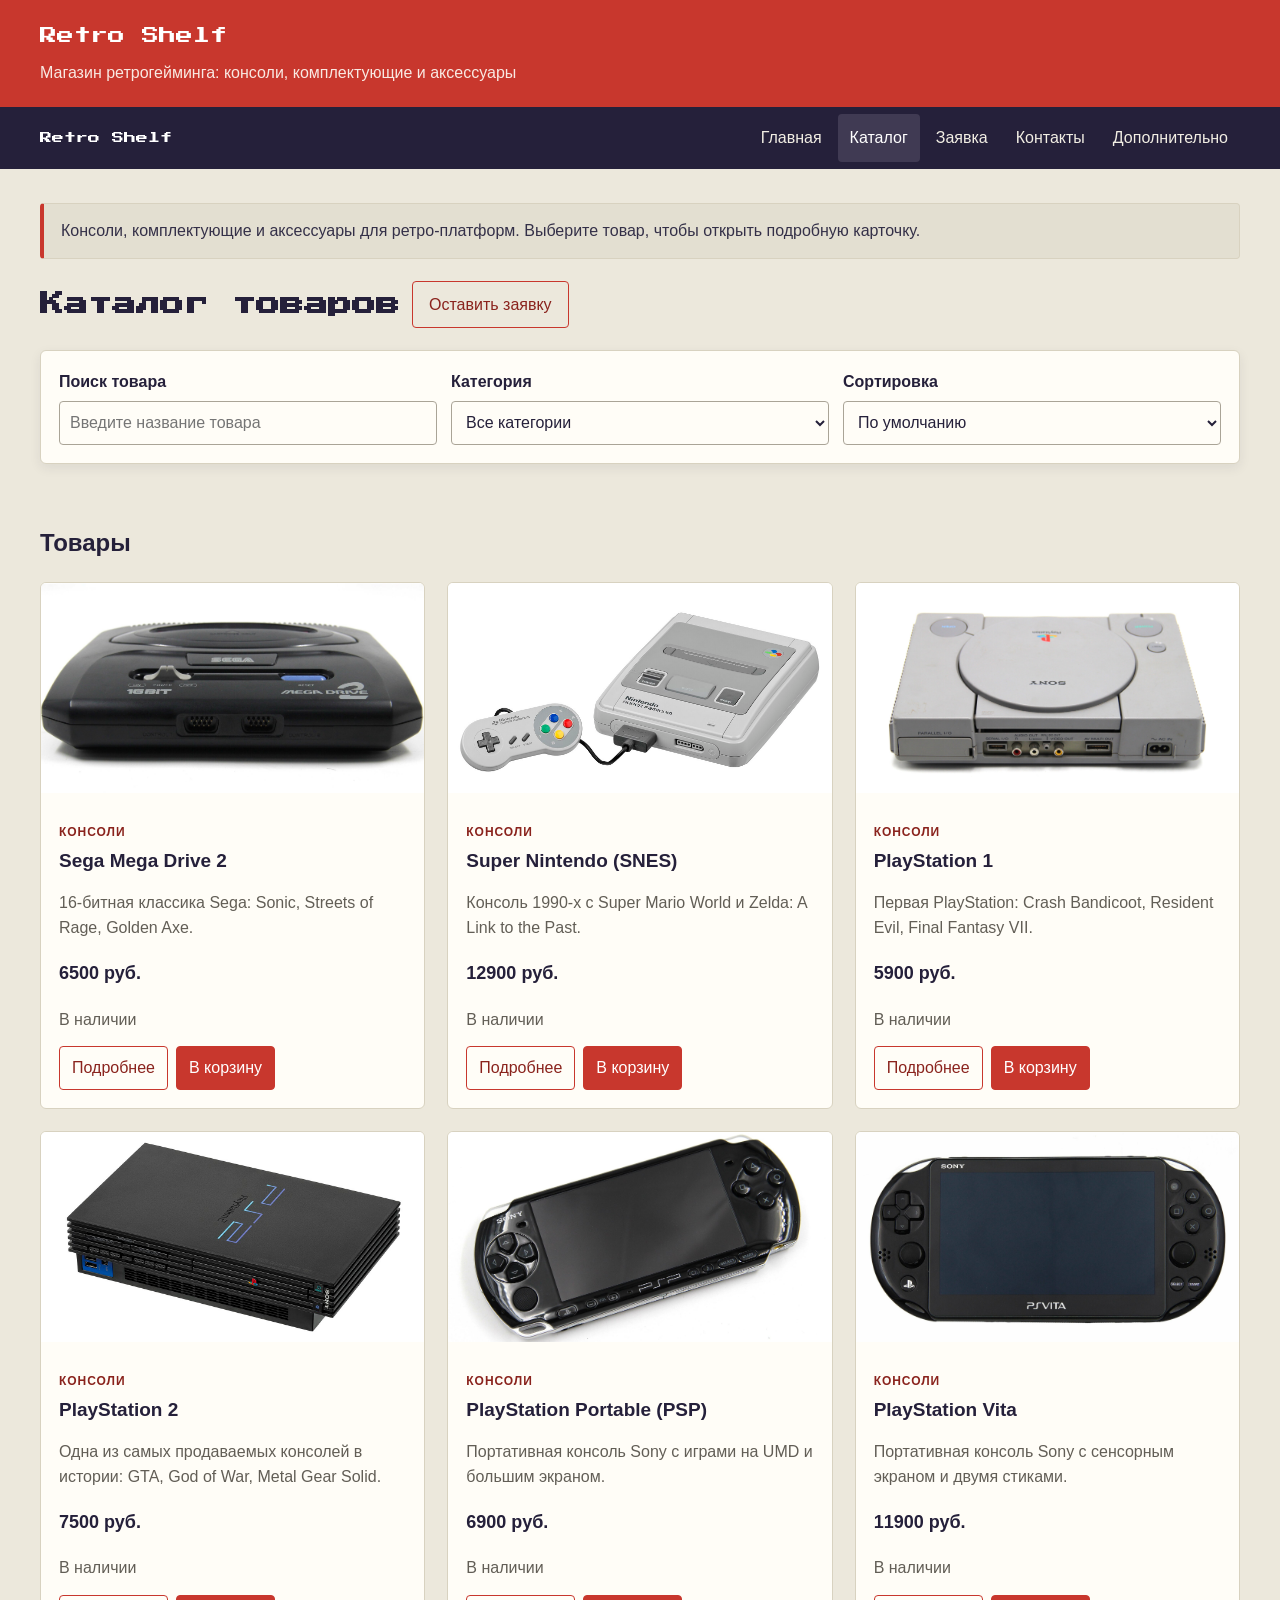
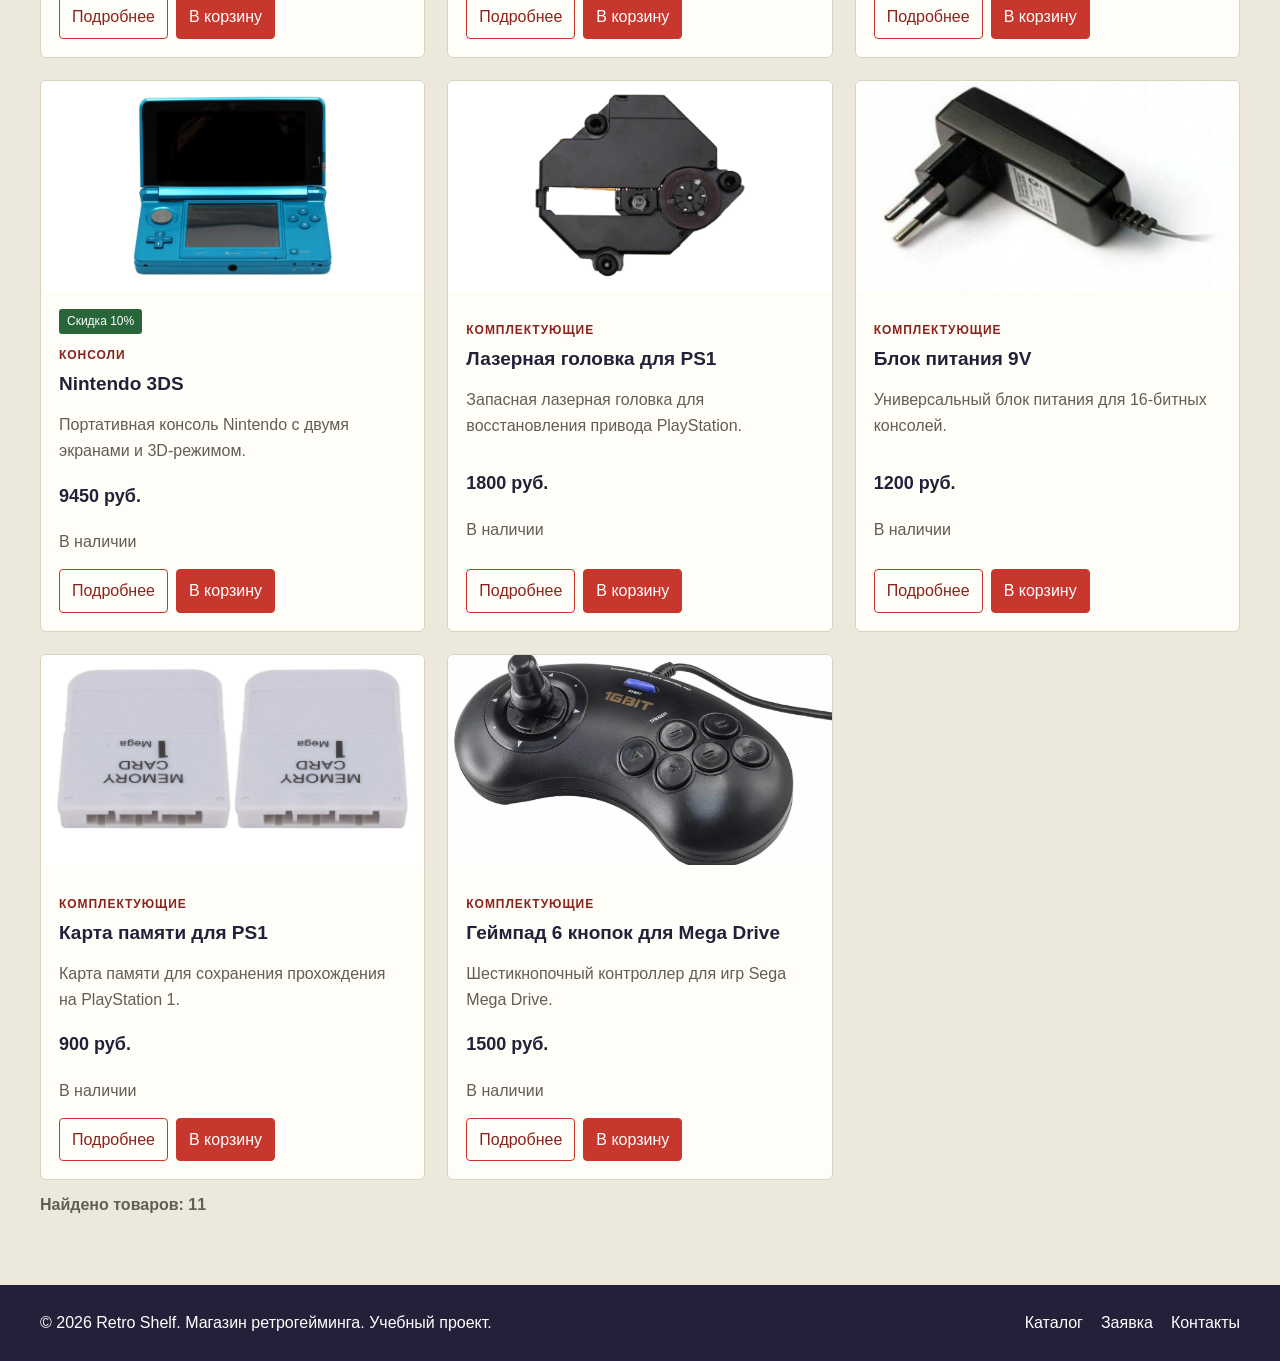
==== commit 9f61502f: "feat: complete JavaScript shop project" ====
--- a/catalog.html
+++ b/catalog.html
@@ -39,7 +39,6 @@
       <ul class="site-nav__list" id="main-menu">
         <li><a class="site-nav__link" href="index.html">Главная</a></li>
         <li><a class="site-nav__link site-nav__link--active" href="catalog.html" aria-current="page">Каталог</a></li>
-        <li><a class="site-nav__link" href="product.html">Товар</a></li>
         <li><a class="site-nav__link" href="order.html">Заявка</a></li>
         <li><a class="site-nav__link" href="contacts.html">Контакты</a></li>
         <li class="site-nav__more">
--- a/css/responsive.css
+++ b/css/responsive.css
@@ -1,3 +1,10 @@
+/*
+Адаптивные стили для контрольной работы №3.
+Подход: Mobile First.
+Базовые стили рассчитаны на мобильный экран.
+Расширения добавляются через min-width медиазапросы.
+*/
+
 *,
 *::before,
 *::after {
@@ -149,6 +156,87 @@
   }
 }
 
+/* Каталог КР №4 */
+.catalog-layout {
+  grid-template-columns: minmax(0, 1fr);
+}
+
+.catalog-controls {
+  display: grid;
+  grid-template-columns: 1fr;
+  gap: 14px;
+  padding: 18px;
+  margin-bottom: 18px;
+  background: var(--white);
+  border: 1px solid var(--border);
+  border-radius: 6px;
+  box-shadow: 0 4px 12px rgba(37, 32, 58, 0.08);
+}
+
+.catalog-controls__group {
+  display: grid;
+  gap: 6px;
+}
+
+.catalog-controls__group label {
+  font-weight: 700;
+}
+
+.catalog-controls__input,
+.catalog-controls__select {
+  width: 100%;
+  min-height: 44px;
+  padding: 8px 10px;
+  color: #25203a;
+  background: var(--white);
+  border: 1px solid #aaa497;
+  border-radius: 4px;
+  font: inherit;
+}
+
+.catalog-controls__input:focus,
+.catalog-controls__select:focus {
+  border-color: var(--red);
+  outline: 2px solid rgba(201, 54, 43, 0.2);
+}
+
+.catalog-count {
+  margin: 12px 0;
+  color: var(--muted);
+  font-weight: 700;
+}
+
+.catalog-empty {
+  padding: 14px;
+  background: var(--white);
+  border: 1px solid var(--border);
+  border-radius: 6px;
+}
+
+.catalog-empty[hidden] {
+  display: none;
+}
+
+@media (min-width: 768px) {
+  .catalog-controls {
+    grid-template-columns: repeat(3, minmax(0, 1fr));
+    align-items: end;
+  }
+}
+
+@media (min-width: 1024px) {
+  .product-grid--catalog {
+    grid-template-columns: repeat(2, minmax(0, 1fr));
+  }
+}
+
+@media (min-width: 1280px) {
+  .product-grid--catalog {
+    grid-template-columns: repeat(3, minmax(0, 1fr));
+  }
+}
+
+/* Валидация формы КР №4 */
 .order-form__group {
   display: grid;
   gap: 6px;
